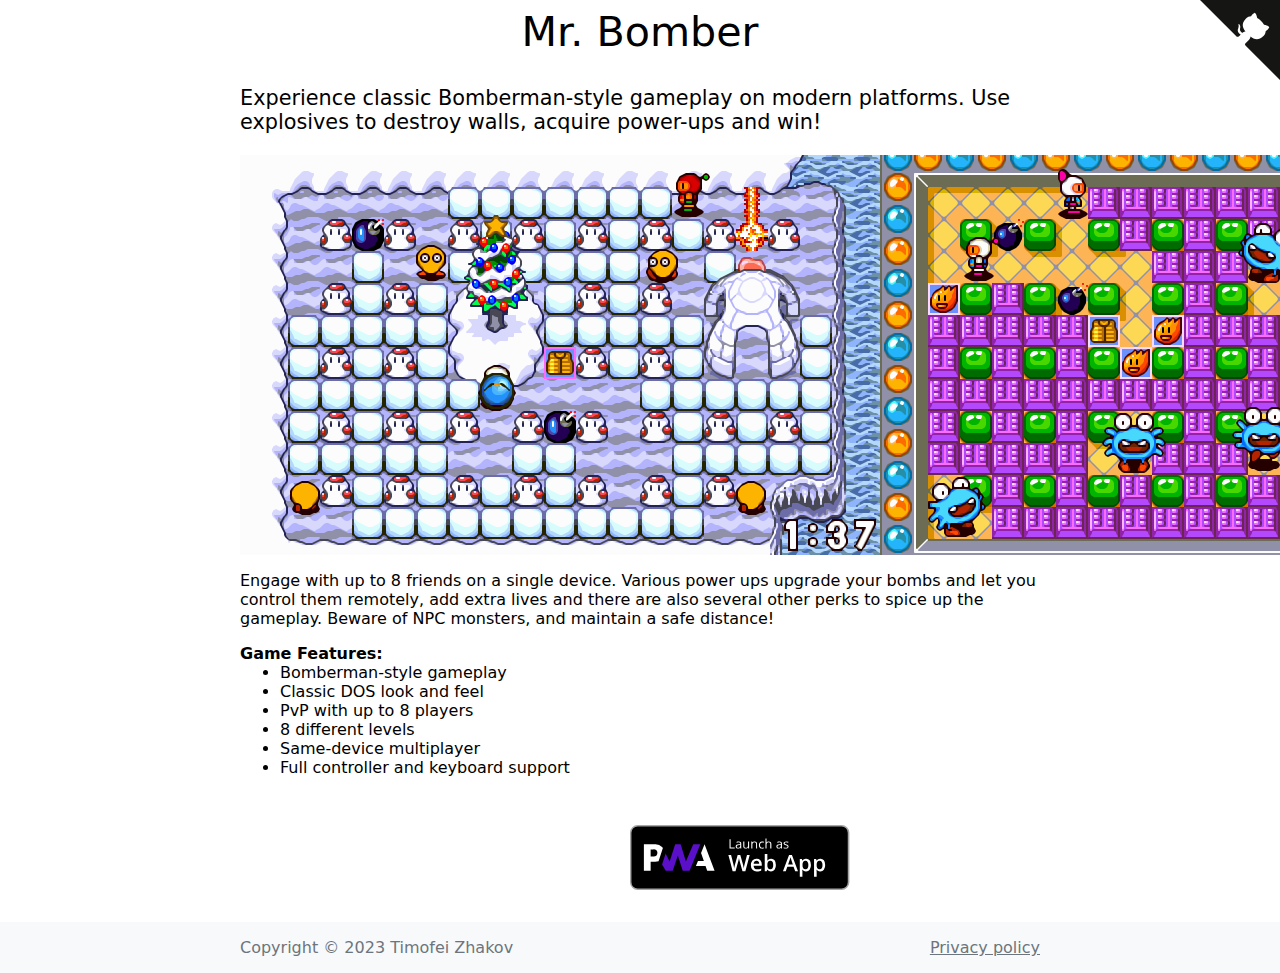
==== www/index.html @ 17fcfea4 "Website: russian support" ====
<!DOCTYPE html>
<html>

<head>
  <meta charset='utf-8'>
  <meta http-equiv='X-UA-Compatible' content='IE=edge'>
  <title>Mr. Bomber</title>
  <meta name='viewport' content='width=device-width, initial-scale=1'>
  <link rel='stylesheet' type='text/css' media='screen' href='index.css'>
</head>

<body>
  <style>
    html[lang] [lang] {
      display: none;
    }

    html[lang="en"] [lang="en"] {
      display: unset;
    }

    html[lang="ru"] [lang="ru"] {
      display: unset;
    }
  </style>
  <script>
    for (var lang of navigator.languages) {
      if (lang.match(/^en.*$/i)) {
        document.documentElement.lang = "en";
        break;
      } else if (lang.match(/^ru.*$/i)) {
        document.documentElement.lang = "ru";
        break;
      }
    }
  </script>

  <a href="https://github.com/rinrab/MrBoom" class="github-corner" aria-label="View source on GitHub">
    <svg width="80" height="80" viewBox="0 0 250 250"
      style="fill:#151513; color:#fff; position: absolute; top: 0; border: 0; right: 0;" aria-hidden="true">
      <path d="M0,0 L115,115 L130,115 L142,142 L250,250 L250,0 Z"></path>
      <path
        d="M128.3,109.0 C113.8,99.7 119.0,89.6 119.0,89.6 C122.0,82.7 120.5,78.6 120.5,78.6 C119.2,72.0 123.4,76.3 123.4,76.3 C127.3,80.9 125.5,87.3 125.5,87.3 C122.9,97.6 130.6,101.9 134.4,103.2"
        fill="currentColor" style="transform-origin: 130px 106px;" class="octo-arm"></path>
      <path
        d="M115.0,115.0 C114.9,115.1 118.7,116.5 119.8,115.4 L133.7,101.6 C136.9,99.2 139.9,98.4 142.2,98.6 C133.8,88.0 127.5,74.4 143.8,58.0 C148.5,53.4 154.0,51.2 159.7,51.0 C160.3,49.4 163.2,43.6 171.4,40.1 C171.4,40.1 176.1,42.5 178.8,56.2 C183.1,58.6 187.2,61.8 190.9,65.4 C194.5,69.0 197.7,73.2 200.1,77.6 C213.8,80.2 216.3,84.9 216.3,84.9 C212.7,93.1 206.9,96.0 205.4,96.6 C205.1,102.4 203.0,107.8 198.3,112.5 C181.9,128.9 168.3,122.5 157.7,114.1 C157.9,116.9 156.7,120.9 152.7,124.9 L141.0,136.5 C139.8,137.7 141.6,141.9 141.8,141.8 Z"
        fill="currentColor" class="octo-body"></path>
    </svg>
  </a>
  <div class="container">
    <h1 style="text-align: center;">Mr. Bomber</h1>
    <p style="font-size: 1.3rem;">
      <span lang="en">
        Experience classic Bomberman-style gameplay on modern platforms. Use explosives to destroy walls, acquire
        power-ups and win!
      </span>
      <span lang="ru">
        Попробуйте классический геймплей в стиле Bomberman на современных платформах. Используйте бомбу, чтобы
        взрывать стены, выбивайте бонусы и побеждайте!
      </span>
    </p>
    <div style="display: flex;">
      <img src="screenshots/640x400/1.png" />
      <div style="width: 10px;"></div>
      <img src="screenshots/640x400/2.png" />
    </div>
    <p>
      <span lang="en">
        Engage with up to 8 friends on a single device. Various power ups upgrade your bombs and let you control them
        remotely, add extra lives and there are also several other perks to spice up the gameplay. Beware of NPC
        monsters, and maintain a safe distance!
      </span>
      <span lang="ru">
        Играйти с 8 друзьями на одном устройстве. Улучшайте ваши бомбы с помощью различных бонусов,
        которые позволяют вам взрывать их удаленно, а также много других привилегий, чтобы оживить 
        игровой процесс. Остерегайтесь NPC монстров, которые могут вас убить!
      </span>
    </p>

    <dt>Game Features:</dt>
    <ul>
      <li>
        <span lang="en">Bomberman-style gameplay</span>
        <span lang="ru">Игра в стиле Bomberman</span>
      </li>
      <li>
        <span lang="en">Classic DOS look and feel</span>
        <span lang="ru">Класическая ретро игра</span>
      </li>
      <li>
        <span lang="en">PvP with up to 8 players</span>
        <span lang="ru">PvP до 8 игроков</span>
      </li>
      <li>
        <span lang="en">8 different levels</span>
        <span lang="ru">8 различных уровней</span>
      </li>
      <li>
        <span lang="en">Same-device multiplayer</span>
        <span lang="ru">Многопользовательская игра на одном устройстве</span>
      </li>
      <li>
        <span lang="en">Full controller and keyboard support</span>
        <span lang="ru">Полная поддержка джойстика и клавиатуры</span>
      </li>
    </ul>
    <!-- Controls:
      - First player: Right Ctrl to drop bomb, right shift to remote control, arrows to move
      - Second player: Left Ctrl to drop bomb, left shift to remote control, W,S,A,D to move
      - Gamepad: 'A' to drop bomb, 'B' to remote control, D-Pad arrows or left stick to move -->
    <div style="margin-top: 2rem" class="launch-container">
      <script type="module" src="https://get.microsoft.com/badge/ms-store-badge.bundled.js"></script>
      <div style="width: 200px">
        <ms-store-badge productid="9P4GKX2DCHTK" window-mode="pop-up" theme="dark" language="en-US"></ms-store-badge>
      </div>
      <a href="play.html" class="launch-as-web">
        <svg class="launch-as-web" xmlns="http://www.w3.org/2000/svg" viewBox="0 0 135 40">
          <defs>
            <style>
              .cls-1 {
                fill: #a6a6a6;
              }

              .cls-2 {
                fill: #fff;
              }

              .cls-3 {
                fill: #5a0fc8;
              }
            </style>
          </defs>
          <path class="cls-1"
            d="M130.2,40H4.73A4.74,4.74,0,0,1,0,35.27V4.73A4.73,4.73,0,0,1,4.73,0H130.2A4.8,4.8,0,0,1,135,4.73V35.27A4.81,4.81,0,0,1,130.2,40Z" />
          <path
            d="M134,35.27a3.83,3.83,0,0,1-3.83,3.83H4.73A3.84,3.84,0,0,1,.89,35.27V4.72A3.84,3.84,0,0,1,4.73.89H130.2A3.83,3.83,0,0,1,134,4.72V35.27Z" />
          <path class="cls-2" d="M40.56,25.26l1.26-3.18h3.63l-1.72-4.82,2.15-5.45,6.17,16.38H47.5l-1-2.93Z" />
          <path class="cls-3"
            d="M36.68,28.19l6.61-16.38H38.91L34.39,22.4,31.18,11.81H27.81L24.36,22.4l-2.43-4.83-2.2,6.78L22,28.19h4.31l3.12-9.49,3,9.49Z" />
          <path class="cls-2"
            d="M12.7,22.57h2.7a7.64,7.64,0,0,0,2.18-.28l.7-2.15,1.95-6a4.74,4.74,0,0,0-.51-.67,5.61,5.61,0,0,0-4.39-1.66H8.55V28.19H12.7Zm3.57-7a2.14,2.14,0,0,1,.59,1.58,2.28,2.28,0,0,1-.52,1.58,2.69,2.69,0,0,1-2.08.65H12.7V15h1.57A2.73,2.73,0,0,1,16.27,15.58Z" />
          <path class="cls-2" d="M61.25,14.45V8.74h.66v5.11h2.52v.6Z" />
          <path class="cls-2"
            d="M67.94,14.45l-.13-.61h0a1.83,1.83,0,0,1-.63.55,2.08,2.08,0,0,1-.8.14,1.44,1.44,0,0,1-1-.33,1.2,1.2,0,0,1-.36-.93c0-.87.69-1.32,2.08-1.36l.72,0v-.27a1.09,1.09,0,0,0-.21-.74.91.91,0,0,0-.7-.24,3,3,0,0,0-1.21.32l-.2-.49a2.55,2.55,0,0,1,.7-.27,2.76,2.76,0,0,1,.75-.1,1.64,1.64,0,0,1,1.14.34,1.45,1.45,0,0,1,.37,1.09v2.92ZM66.47,14a1.33,1.33,0,0,0,1-.34,1.23,1.23,0,0,0,.35-.93v-.38l-.65,0a2.42,2.42,0,0,0-1.12.24.76.76,0,0,0-.34.67.66.66,0,0,0,.21.53A.92.92,0,0,0,66.47,14Z" />
          <path class="cls-2"
            d="M70.36,10.17V13a1.1,1.1,0,0,0,.24.78,1,1,0,0,0,.74.26,1.22,1.22,0,0,0,1-.37,1.88,1.88,0,0,0,.31-1.2V10.17h.65v4.28h-.54l-.09-.57h0a1.23,1.23,0,0,1-.55.48,1.89,1.89,0,0,1-.81.17,1.63,1.63,0,0,1-1.17-.37A1.58,1.58,0,0,1,69.7,13v-2.8Z" />
          <path class="cls-2"
            d="M77.59,14.45V11.68a1.1,1.1,0,0,0-.24-.78,1,1,0,0,0-.74-.26,1.22,1.22,0,0,0-1,.37,1.82,1.82,0,0,0-.31,1.2v2.24h-.65V10.17h.53l.1.59h0a1.25,1.25,0,0,1,.55-.49,1.77,1.77,0,0,1,.8-.18,1.63,1.63,0,0,1,1.17.38,1.56,1.56,0,0,1,.39,1.19v2.79Z" />
          <path class="cls-2"
            d="M81.28,14.53A1.83,1.83,0,0,1,79.84,14a2.35,2.35,0,0,1-.51-1.62,2.44,2.44,0,0,1,.52-1.66,1.88,1.88,0,0,1,1.48-.59,3.17,3.17,0,0,1,.61.07,1.87,1.87,0,0,1,.49.16l-.2.55a3.23,3.23,0,0,0-.47-.15,2.68,2.68,0,0,0-.45-.05c-.87,0-1.31.55-1.31,1.66a2,2,0,0,0,.32,1.21,1.13,1.13,0,0,0,1,.42,2.82,2.82,0,0,0,1.1-.23v.58A2.35,2.35,0,0,1,81.28,14.53Z" />
          <path class="cls-2"
            d="M86.31,14.45V11.68a1.1,1.1,0,0,0-.24-.78,1,1,0,0,0-.74-.26,1.25,1.25,0,0,0-1,.37,1.86,1.86,0,0,0-.31,1.2v2.24h-.65V8.37H84v1.84a4,4,0,0,1,0,.55h0a1.4,1.4,0,0,1,.54-.48,1.79,1.79,0,0,1,.81-.18,1.67,1.67,0,0,1,1.18.37A1.59,1.59,0,0,1,87,11.66v2.79Z" />
          <path class="cls-2"
            d="M93,14.45l-.13-.61h0a1.76,1.76,0,0,1-.64.55,2,2,0,0,1-.79.14,1.42,1.42,0,0,1-1-.33,1.2,1.2,0,0,1-.36-.93c0-.87.69-1.32,2.07-1.36l.73,0v-.27a1,1,0,0,0-.22-.74.87.87,0,0,0-.69-.24,2.91,2.91,0,0,0-1.21.32l-.2-.49a2.61,2.61,0,0,1,.69-.27,2.84,2.84,0,0,1,.76-.1,1.59,1.59,0,0,1,1.13.34,1.41,1.41,0,0,1,.37,1.09v2.92ZM91.54,14a1.33,1.33,0,0,0,.95-.34,1.22,1.22,0,0,0,.34-.93v-.38l-.64,0a2.42,2.42,0,0,0-1.12.24.74.74,0,0,0-.34.67.66.66,0,0,0,.21.53A.9.9,0,0,0,91.54,14Z" />
          <path class="cls-2"
            d="M97.58,13.28a1.09,1.09,0,0,1-.45.93,2.12,2.12,0,0,1-1.25.32,2.68,2.68,0,0,1-1.32-.27v-.6A3,3,0,0,0,95.9,14a1.5,1.5,0,0,0,.78-.17.54.54,0,0,0,.28-.49.55.55,0,0,0-.22-.43,3.44,3.44,0,0,0-.85-.42A4.75,4.75,0,0,1,95,12.1a1.19,1.19,0,0,1-.37-.37,1,1,0,0,1-.13-.51A1,1,0,0,1,95,10.4a1.91,1.91,0,0,1,1.17-.31,3.55,3.55,0,0,1,1.35.28l-.23.53a3,3,0,0,0-1.17-.26,1.27,1.27,0,0,0-.69.14.45.45,0,0,0-.24.4.48.48,0,0,0,.09.29.84.84,0,0,0,.28.23,5.4,5.4,0,0,0,.75.32,2.69,2.69,0,0,1,1,.56A1,1,0,0,1,97.58,13.28Z" />
          <path class="cls-2"
            d="M71,28.45H69.23l-1.7-6c-.07-.26-.16-.63-.27-1.12s-.18-.83-.2-1c0,.3-.12.67-.22,1.14s-.19.81-.26,1l-1.65,5.93H63.15l-1.29-5-1.32-5h1.67l1.43,5.82c.22.94.38,1.76.48,2.48,0-.39.13-.82.23-1.3s.19-.87.27-1.16l1.63-5.84h1.62l1.66,5.86A22.75,22.75,0,0,1,70,26.76a18.14,18.14,0,0,1,.49-2.49L72,18.46h1.66Z" />
          <path class="cls-2"
            d="M78.15,28.59a3.63,3.63,0,0,1-2.75-1,3.88,3.88,0,0,1-1-2.83,4.33,4.33,0,0,1,.92-2.92,3.22,3.22,0,0,1,2.54-1.06,3.11,3.11,0,0,1,2.36.91,3.48,3.48,0,0,1,.87,2.51V25h-5a2.56,2.56,0,0,0,.6,1.7,2.08,2.08,0,0,0,1.58.59,5.51,5.51,0,0,0,1.25-.13,6.05,6.05,0,0,0,1.24-.42v1.31a4.88,4.88,0,0,1-1.19.39A7.09,7.09,0,0,1,78.15,28.59ZM77.86,22a1.6,1.6,0,0,0-1.23.49,2.34,2.34,0,0,0-.55,1.41h3.43a2.12,2.12,0,0,0-.45-1.42A1.54,1.54,0,0,0,77.86,22Z" />
          <path class="cls-2"
            d="M86.78,20.75a2.62,2.62,0,0,1,2.2,1,4.59,4.59,0,0,1,.79,2.88,4.58,4.58,0,0,1-.8,2.89,2.91,2.91,0,0,1-4.45,0h-.1l-.3.89h-1.2V17.82h1.6v2.52c0,.19,0,.47,0,.84s0,.6,0,.7h.06A2.58,2.58,0,0,1,86.78,20.75Zm-.42,1.32a1.65,1.65,0,0,0-1.4.57,3.37,3.37,0,0,0-.44,1.91v.11a3.55,3.55,0,0,0,.44,2,1.64,1.64,0,0,0,1.43.62,1.47,1.47,0,0,0,1.3-.68,3.62,3.62,0,0,0,.44-2C88.13,22.93,87.54,22.07,86.36,22.07Z" />
          <path class="cls-2"
            d="M101.65,28.45l-1-2.77H96.83l-1,2.77H94.13l3.74-10h1.78l3.73,10Zm-1.43-4.18-.94-2.72c-.07-.18-.16-.47-.28-.86s-.2-.68-.25-.86a14,14,0,0,1-.54,1.83l-.9,2.61Z" />
          <path class="cls-2"
            d="M108.37,28.59a2.64,2.64,0,0,1-2.23-1H106c.07.63.1,1,.1,1.16v3.1h-1.61V20.89h1.3c0,.14.11.48.23,1h.08a2.53,2.53,0,0,1,2.26-1.15,2.64,2.64,0,0,1,2.2,1,4.59,4.59,0,0,1,.79,2.88,4.66,4.66,0,0,1-.8,2.89A2.67,2.67,0,0,1,108.37,28.59ZM108,22.07a1.66,1.66,0,0,0-1.4.56,2.92,2.92,0,0,0-.44,1.79v.24a3.55,3.55,0,0,0,.44,2,1.62,1.62,0,0,0,1.43.62,1.44,1.44,0,0,0,1.28-.69,3.52,3.52,0,0,0,.45-1.95,3.41,3.41,0,0,0-.45-1.92A1.48,1.48,0,0,0,108,22.07Z" />
          <path class="cls-2"
            d="M117.09,28.59a2.64,2.64,0,0,1-2.23-1h-.09c.06.63.09,1,.09,1.16v3.1h-1.6V20.89h1.29c0,.14.12.48.23,1h.08a2.54,2.54,0,0,1,2.26-1.15,2.62,2.62,0,0,1,2.2,1,4.59,4.59,0,0,1,.79,2.88,4.66,4.66,0,0,1-.8,2.89A2.67,2.67,0,0,1,117.09,28.59Zm-.39-6.52a1.66,1.66,0,0,0-1.4.56,2.92,2.92,0,0,0-.44,1.79v.24a3.55,3.55,0,0,0,.44,2,1.64,1.64,0,0,0,1.43.62,1.44,1.44,0,0,0,1.28-.69,3.52,3.52,0,0,0,.45-1.95,3.41,3.41,0,0,0-.44-1.92A1.51,1.51,0,0,0,116.7,22.07Z" />
        </svg>
      </a>
    </div>
  </div>
  <footer>
    <div class="footer-container">
      <p>Copyright &copy; 2023 Timofei Zhakov</p>
      <div class="col"></div>
      <p><a href="privacy-policy">Privacy policy</a></p>
    </div>
  </footer>
</body>

</html>
---- www/index.css ----
.container {
    display: flex;
    flex-direction: column;
    flex-grow: 1;
    margin-left: auto;
    margin-right: auto;
    max-width: var(--width);
}

:root {
    --width: 800px;
}

.col {
    flex: 1;
}

.col-2 {
    flex: 2;
}

body {
    font-family: system-ui, -apple-system, "Segoe UI", Roboto, "Helvetica Neue",
        "Noto Sans", "Liberation Sans", Arial, sans-serif, "Apple Color Emoji",
        "Segoe UI Emoji", "Segoe UI Symbol", "Noto Color Emoji";
    display: flex;
    flex-direction: column;
    min-height: calc(100vh - 16px);
}

*,
::after,
::before {
    box-sizing: border-box;
}

.github-corner:hover .octo-arm {
    animation: octocat-wave 560ms ease-in-out
}

@keyframes octocat-wave {

    0%,
    100% {
        transform: rotate(0)
    }

    20%,
    60% {
        transform: rotate(-25deg)
    }

    40%,
    80% {
        transform: rotate(10deg)
    }
}

@media (max-width:500px) {
    .github-corner:hover .octo-arm {
        animation: none
    }

    .github-corner .octo-arm {
        animation: octocat-wave 560ms ease-in-out
    }
}

h1,
h2,
h3,
h4,
h5,
h6 {
    margin-top: 0;
    margin-bottom: .5rem;
    font-weight: 500;
    line-height: 1.2;
}

h1 {
    font-size: calc(1.375rem + 1.5vw);
}

dl,
ol,
ul {
    margin-top: 0;
    margin-bottom: 1rem;
}

dt {
    font-weight: 700;
}

ms-store-badge::part(img),
.launch-as-web,
.launch-as-web-img {
    height: 65px;
}

.launch-container {
    display: flex;
    margin-left: auto;
    margin-right: auto;
}

footer {
    padding: 0 2rem;
    background: #f8f9fa;
    margin: -8px;
    margin-top: 2rem;
    text-align: center;
}

footer * {
    color: #6c757d;
}

.footer-container {
    max-width: var(--width);
    display: flex;
    margin-left: auto;
    margin-right: auto;
}
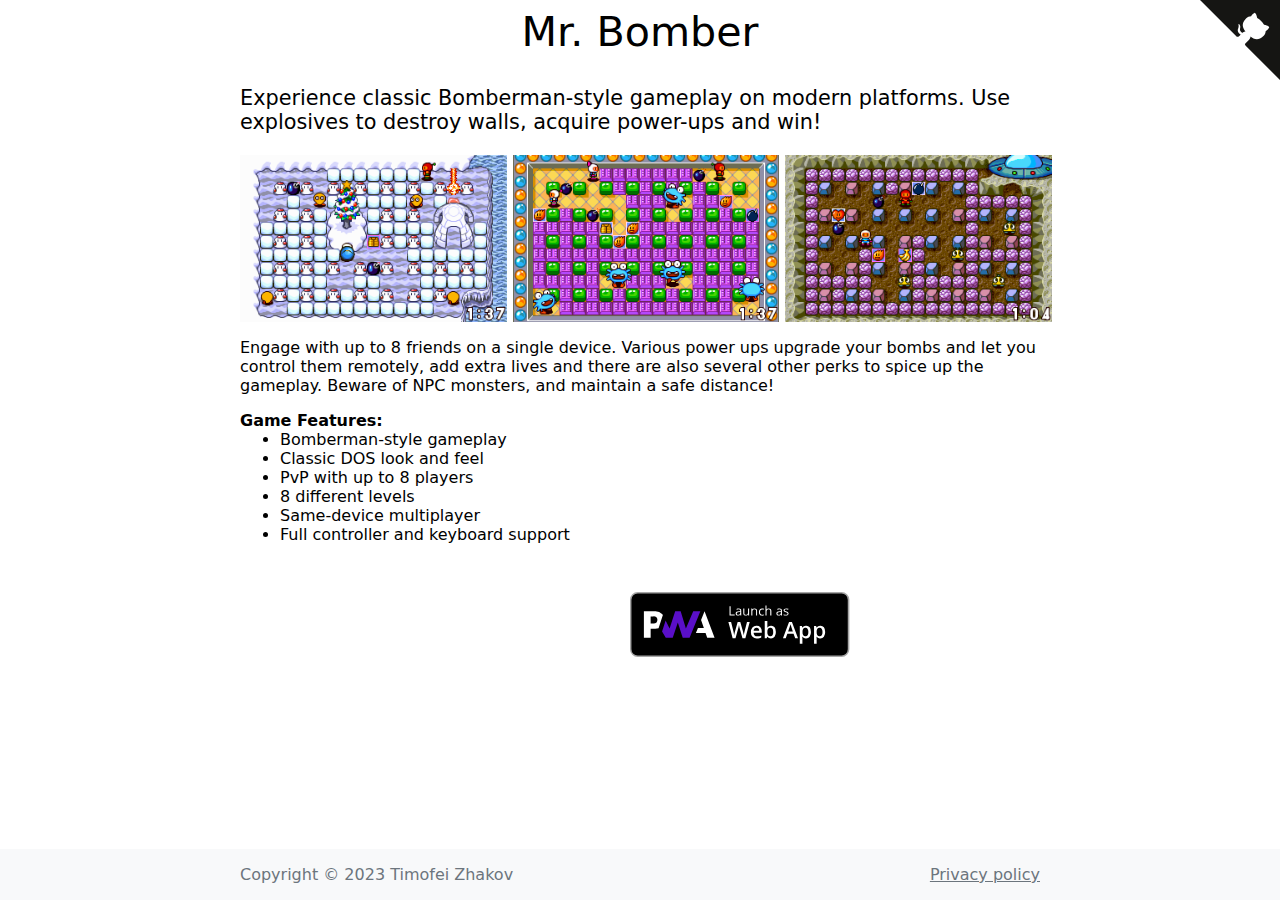
==== commit 69c75b52: "Add screenshot offet using margin right" ====
--- a/www/index.html
+++ b/www/index.html
@@ -1,5 +1,5 @@
 <!DOCTYPE html>
-<html>
+<html lang="en">
 
 <head>
   <meta charset='utf-8'>
@@ -19,20 +19,26 @@
       display: unset;
     }
 
+    html[lang="fr"] [lang="fr"] {
+      display: unset;
+    }
+
     html[lang="ru"] [lang="ru"] {
       display: unset;
     }
   </style>
   <script>
-    for (var lang of navigator.languages) {
-      if (lang.match(/^en.*$/i)) {
-        document.documentElement.lang = "en";
-        break;
-      } else if (lang.match(/^ru.*$/i)) {
-        document.documentElement.lang = "ru";
-        break;
+    (function() {
+      var langs = ["en", "fr", "ru"];
+      for (var lang of navigator.languages) {
+        for (var l of langs) {
+          if (lang.match(l)) {
+            document.documentElement.lang = l;
+            return;
+          }
+        }
       }
-    }
+    }());
   </script>
 
   <a href="https://github.com/rinrab/MrBoom" class="github-corner" aria-label="View source on GitHub">
@@ -54,6 +60,10 @@
         Experience classic Bomberman-style gameplay on modern platforms. Use explosives to destroy walls, acquire
         power-ups and win!
       </span>
+      <span lang="fr">
+        Découvrez un gameplay classique de style Bomberman sur des plateformes modernes. Utilisez la bombe pour
+        faire exploser les murs, assommez les bonus et gagnez !
+      </span>
       <span lang="ru">
         Попробуйте классический геймплей в стиле Bomberman на современных платформах. Используйте бомбу, чтобы
         взрывать стены, выбивайте бонусы и побеждайте!
@@ -61,8 +71,8 @@
     </p>
     <div style="display: flex;">
       <img src="screenshots/640x400/1.png" />
-      <div style="width: 10px;"></div>
       <img src="screenshots/640x400/2.png" />
+      <img src="screenshots/640x400/3.png" />
     </div>
     <p>
       <span lang="en">
@@ -70,37 +80,52 @@
         remotely, add extra lives and there are also several other perks to spice up the gameplay. Beware of NPC
         monsters, and maintain a safe distance!
       </span>
+      <span lang="fr">
+        Jouez avec 8 amis sur un même appareil. Améliorez vos bombes grâce à divers bonus qui vous permettent
+        de les faire exploser à distance, ainsi que de nombreux autres privilèges pour pimenter le jeu.
+        Méfiez-vous des monstres non-joueurs qui peuvent vous tuer !
+      </span>
       <span lang="ru">
         Играйти с 8 друзьями на одном устройстве. Улучшайте ваши бомбы с помощью различных бонусов,
-        которые позволяют вам взрывать их удаленно, а также много других привилегий, чтобы оживить 
+        которые позволяют вам взрывать их удаленно, а также много других привилегий, чтобы оживить
         игровой процесс. Остерегайтесь NPC монстров, которые могут вас убить!
       </span>
     </p>
 
-    <dt>Game Features:</dt>
+    <dt>
+      <span lang="en">Game Features:</span>
+      <span lang="fr">Fonctionnalités du jeu:</span>
+      <span lang="ru">Особенности игры</span>
+    </dt>
     <ul>
       <li>
         <span lang="en">Bomberman-style gameplay</span>
+        <span lang="fr">Jeu de style Bomberman</span>
         <span lang="ru">Игра в стиле Bomberman</span>
       </li>
       <li>
         <span lang="en">Classic DOS look and feel</span>
+        <span lang="fr">Apparence et convivialité DOS classiques</span>
         <span lang="ru">Класическая ретро игра</span>
       </li>
       <li>
         <span lang="en">PvP with up to 8 players</span>
+        <span lang="fr">PvP jusqu'à 8 joueurs</span>
         <span lang="ru">PvP до 8 игроков</span>
       </li>
       <li>
         <span lang="en">8 different levels</span>
+        <span lang="fr">8 niveaux différents</span>
         <span lang="ru">8 различных уровней</span>
       </li>
       <li>
         <span lang="en">Same-device multiplayer</span>
+        <span lang="fr">Jeu multijoueur sur un seul appareil</span>
         <span lang="ru">Многопользовательская игра на одном устройстве</span>
       </li>
       <li>
         <span lang="en">Full controller and keyboard support</span>
+        <span lang="fr">Prise en charge complète du joystick et du clavier</span>
         <span lang="ru">Полная поддержка джойстика и клавиатуры</span>
       </li>
     </ul>
--- a/www/index.css
+++ b/www/index.css
@@ -82,6 +82,11 @@
     font-size: calc(1.375rem + 1.5vw);
 }
 
+img {
+    width: calc(100% / 3);
+    margin-right: 6px;
+}
+
 dl,
 ol,
 ul {
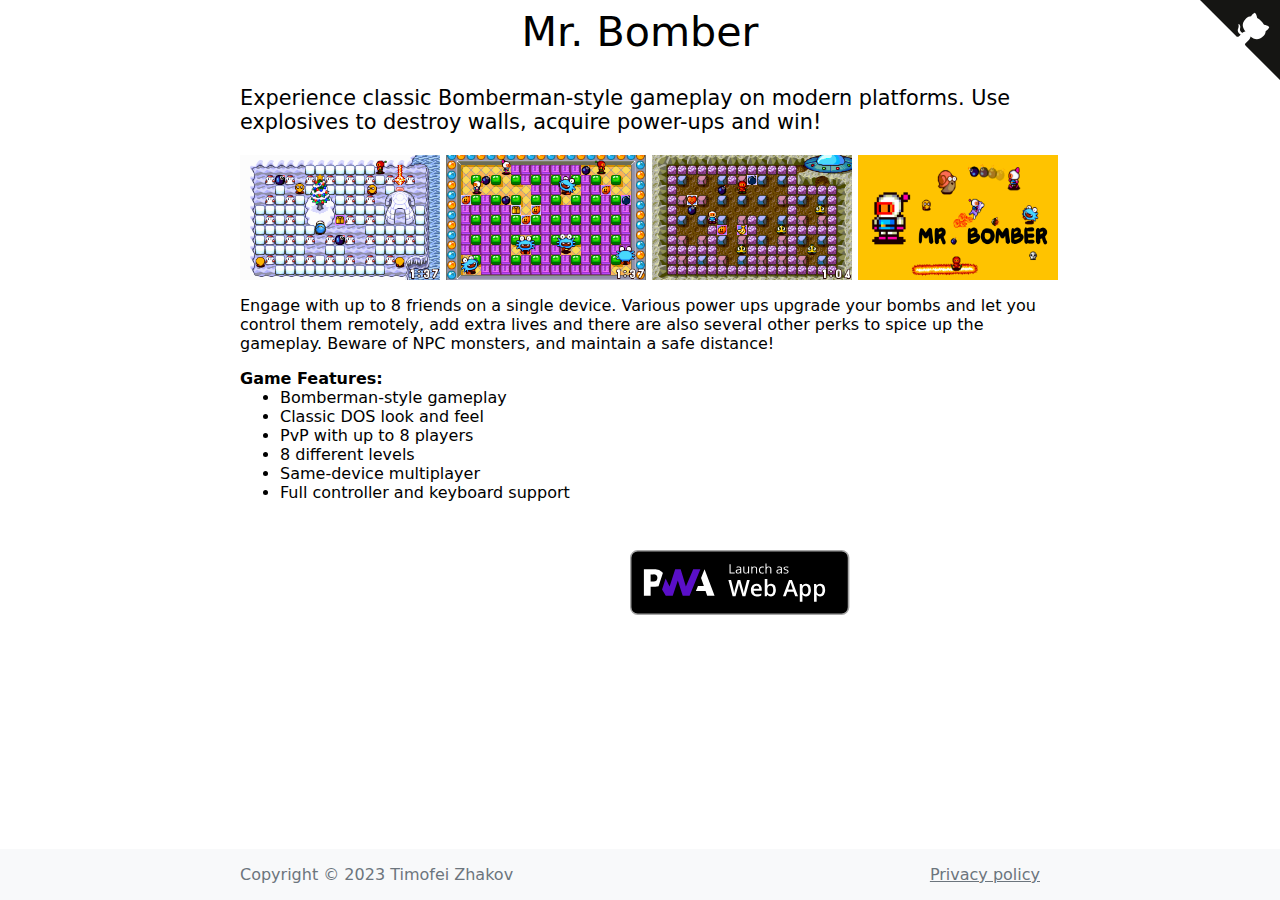
==== commit b6cfaa13: "Add trailer on site" ====
--- a/www/index.html
+++ b/www/index.html
@@ -28,7 +28,7 @@
     }
   </style>
   <script>
-    (function() {
+    (function () {
       var langs = ["en", "fr", "ru"];
       for (var lang of navigator.languages) {
         for (var l of langs) {
@@ -70,9 +70,10 @@
       </span>
     </p>
     <div style="display: flex;">
-      <img src="screenshots/640x400/1.png" />
-      <img src="screenshots/640x400/2.png" />
-      <img src="screenshots/640x400/3.png" />
+      <img class="zoomable" src="screenshots/640x400/1.png" />
+      <img class="zoomable" src="screenshots/640x400/2.png" />
+      <img class="zoomable" src="screenshots/640x400/3.png" />
+      <img class="zoomable" video="https://www.youtube.com/embed/DK-doXo1V2E" src="screenshots/watch-trailer.jpg" title="Watch Trailer" />
     </div>
     <p>
       <span lang="en">
@@ -202,6 +203,66 @@
       <p><a href="privacy-policy">Privacy policy</a></p>
     </div>
   </footer>
+
+  <div class="fade"></div>
+  <div class="modal">
+    <div id="modal-content" style="margin: auto"></div>
+    <button id="close" title="Close"></button>
+  </div>
+
+  <script>
+    var images = document.querySelectorAll(".zoomable");
+    var fade = document.querySelector(".fade");
+    var modal = document.querySelector(".modal");
+    var modalContent = document.querySelector("#modal-content");
+
+    for (var img of images) {
+      img.addEventListener("click", (e) => {
+        fade.classList.add("show");
+        fade.style.opacity = "50%";
+
+        setTimeout(() => {
+          modal.classList.add("show");
+          modal.style.opacity = "100%";
+        }, 100);
+
+        modalContent.innerHTML = "";
+
+        if (e.target.getAttribute("video")) {
+          modalContent.innerHTML =
+            `<iframe width="1263" height="506" src="${e.target.getAttribute("video")}" frameborder="0" allowfullscreen
+             allow="autoplay; clipboard-write; encrypted-media; picture-in-picture; web-share" ></iframe>`;
+        } else {
+          var newImg = document.createElement("img");
+          newImg.src = e.target.src;
+          modalContent.appendChild(newImg);
+        }
+      });
+    }
+
+    modal.addEventListener("click", (e) => {
+      if (e.target.classList.contains("modal")) {
+        modalClose();
+      }
+    });
+
+    document.getElementById("close").addEventListener("click", modalClose);
+
+    function modalClose() {
+      fade.style.opacity = "0";
+      modal.style.opacity = "0";
+      setTimeout(() => {
+        fade.classList.remove("show");
+        modal.classList.remove("show");
+      }, 100);
+    }
+
+    addEventListener("keydown", (e) => {
+      if (e.code == "Escape") {
+        modalClose();
+      }
+    });
+  </script>
 </body>
 
 </html>--- a/www/index.css
+++ b/www/index.css
@@ -83,8 +83,9 @@
 }
 
 img {
-    width: calc(100% / 3);
+    width: calc(100% / 4);
     margin-right: 6px;
+    cursor: zoom-in;
 }
 
 dl,
@@ -127,4 +128,54 @@
     display: flex;
     margin-left: auto;
     margin-right: auto;
+}
+
+.fade {
+    position: fixed;
+    left: 0;
+    top: 0;
+    background: black;
+    opacity: 0;
+    visibility: hidden;
+    width: 100vw;
+    height: 100vh;
+    transition: opacity linear 0.1s;
+}
+
+.fade.show {
+    visibility: visible;
+}
+
+.modal {
+    position: fixed;
+    left: 0;
+    top: 0;
+    opacity: 0;
+    visibility: hidden;
+    height: 100vh;
+    width: 100vw;
+    display: flex;
+}
+
+.modal.show {
+    visibility: visible;
+}
+
+.modal img, .modal iframe {
+    margin: auto;
+    width: calc(min((100vw - 50px) / 320, (100vh - 50px) / 200) * 320);
+    cursor: unset;
+}
+
+#close {
+    position: fixed;
+    top: 4px;
+    right: 4px;
+    width: 2rem;
+    height: 2rem;
+    border-radius: 50%;
+    border: none;
+    color: black;
+    cursor: pointer;
+    background: white url("data:image/svg+xml,%3csvg xmlns='http://www.w3.org/2000/svg' viewBox='0 0 16 16' fill='%23000'%3e%3cpath d='M.293.293a1 1 0 0 1 1.414 0L8 6.586 14.293.293a1 1 0 1 1 1.414 1.414L9.414 8l6.293 6.293a1 1 0 0 1-1.414 1.414L8 9.414l-6.293 6.293a1 1 0 0 1-1.414-1.414L6.586 8 .293 1.707a1 1 0 0 1 0-1.414z'/%3e%3c/svg%3e") center/1em auto no-repeat;
 }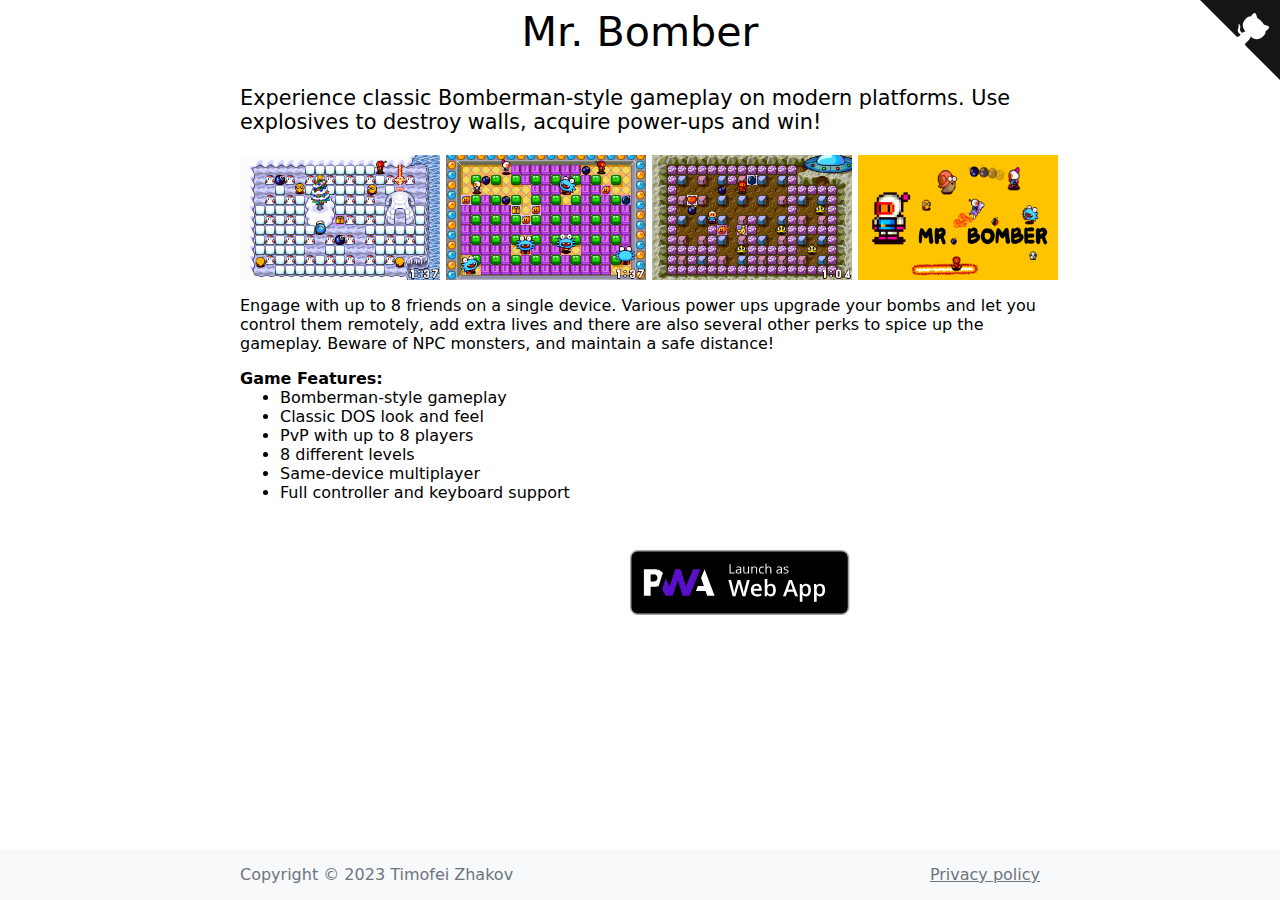
==== commit b6bbfa17: "Add ?1 after style for load latest css" ====
--- a/www/index.html
+++ b/www/index.html
@@ -6,7 +6,7 @@
   <meta http-equiv='X-UA-Compatible' content='IE=edge'>
   <title>Mr. Bomber</title>
   <meta name='viewport' content='width=device-width, initial-scale=1'>
-  <link rel='stylesheet' type='text/css' media='screen' href='index.css'>
+  <link rel='stylesheet' type='text/css' media='screen' href='index.css?1'>
 </head>
 
 <body>
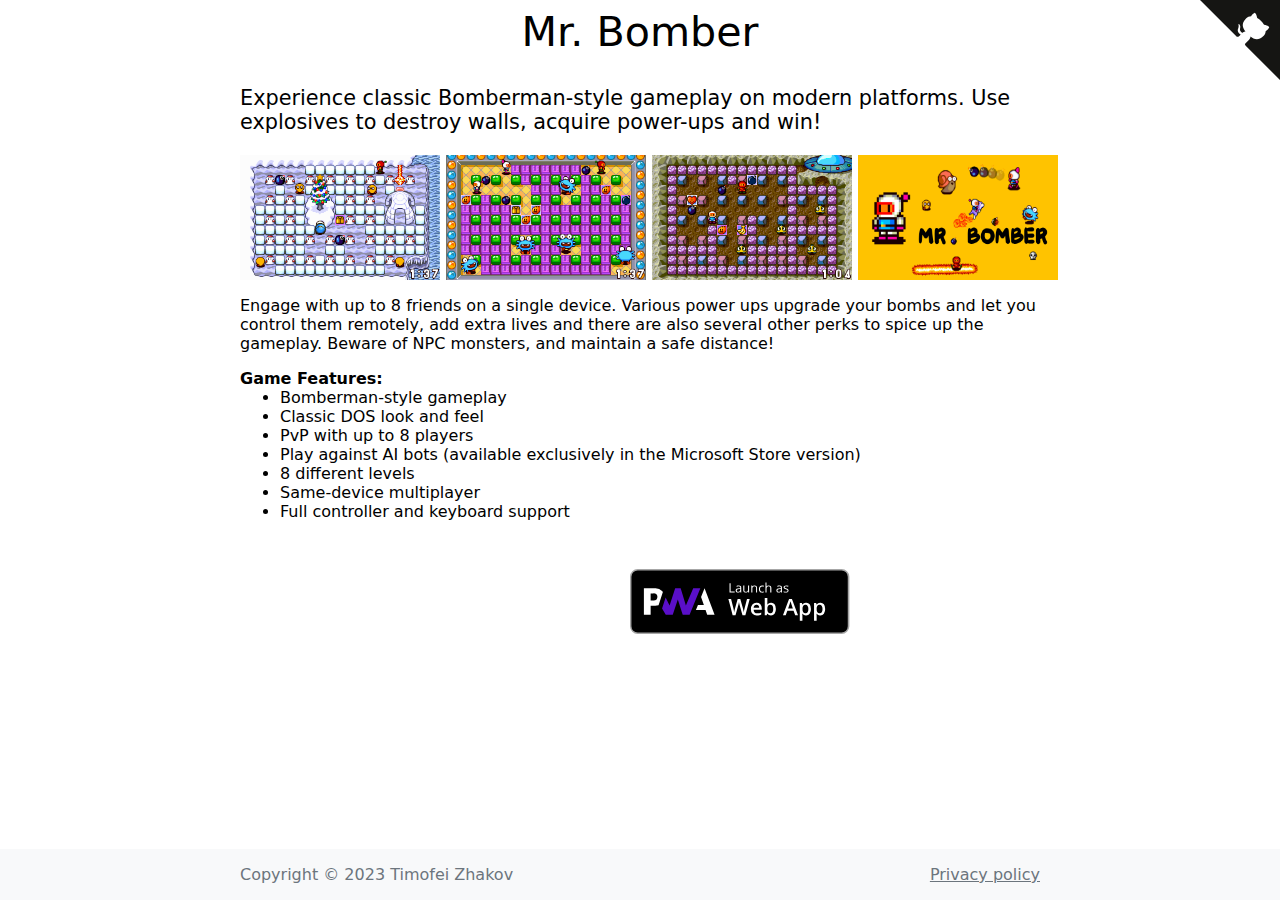
==== commit d7418da6: "Update features on the website." ====
--- a/www/index.html
+++ b/www/index.html
@@ -115,6 +115,11 @@
         <span lang="ru">PvP до 8 игроков</span>
       </li>
       <li>
+        <span lang="en">Play against AI bots (available exclusively in the Microsoft Store version)</span>
+        <span lang="fr">Jouez contre des bots IA (disponible exclusivement dans la version Microsoft Store)</span>
+        <span lang="ru">Игра против AI ботов (доступно только в версии для Microsoft Store)</span>
+      </li>
+      <li>
         <span lang="en">8 different levels</span>
         <span lang="fr">8 niveaux différents</span>
         <span lang="ru">8 различных уровней</span>
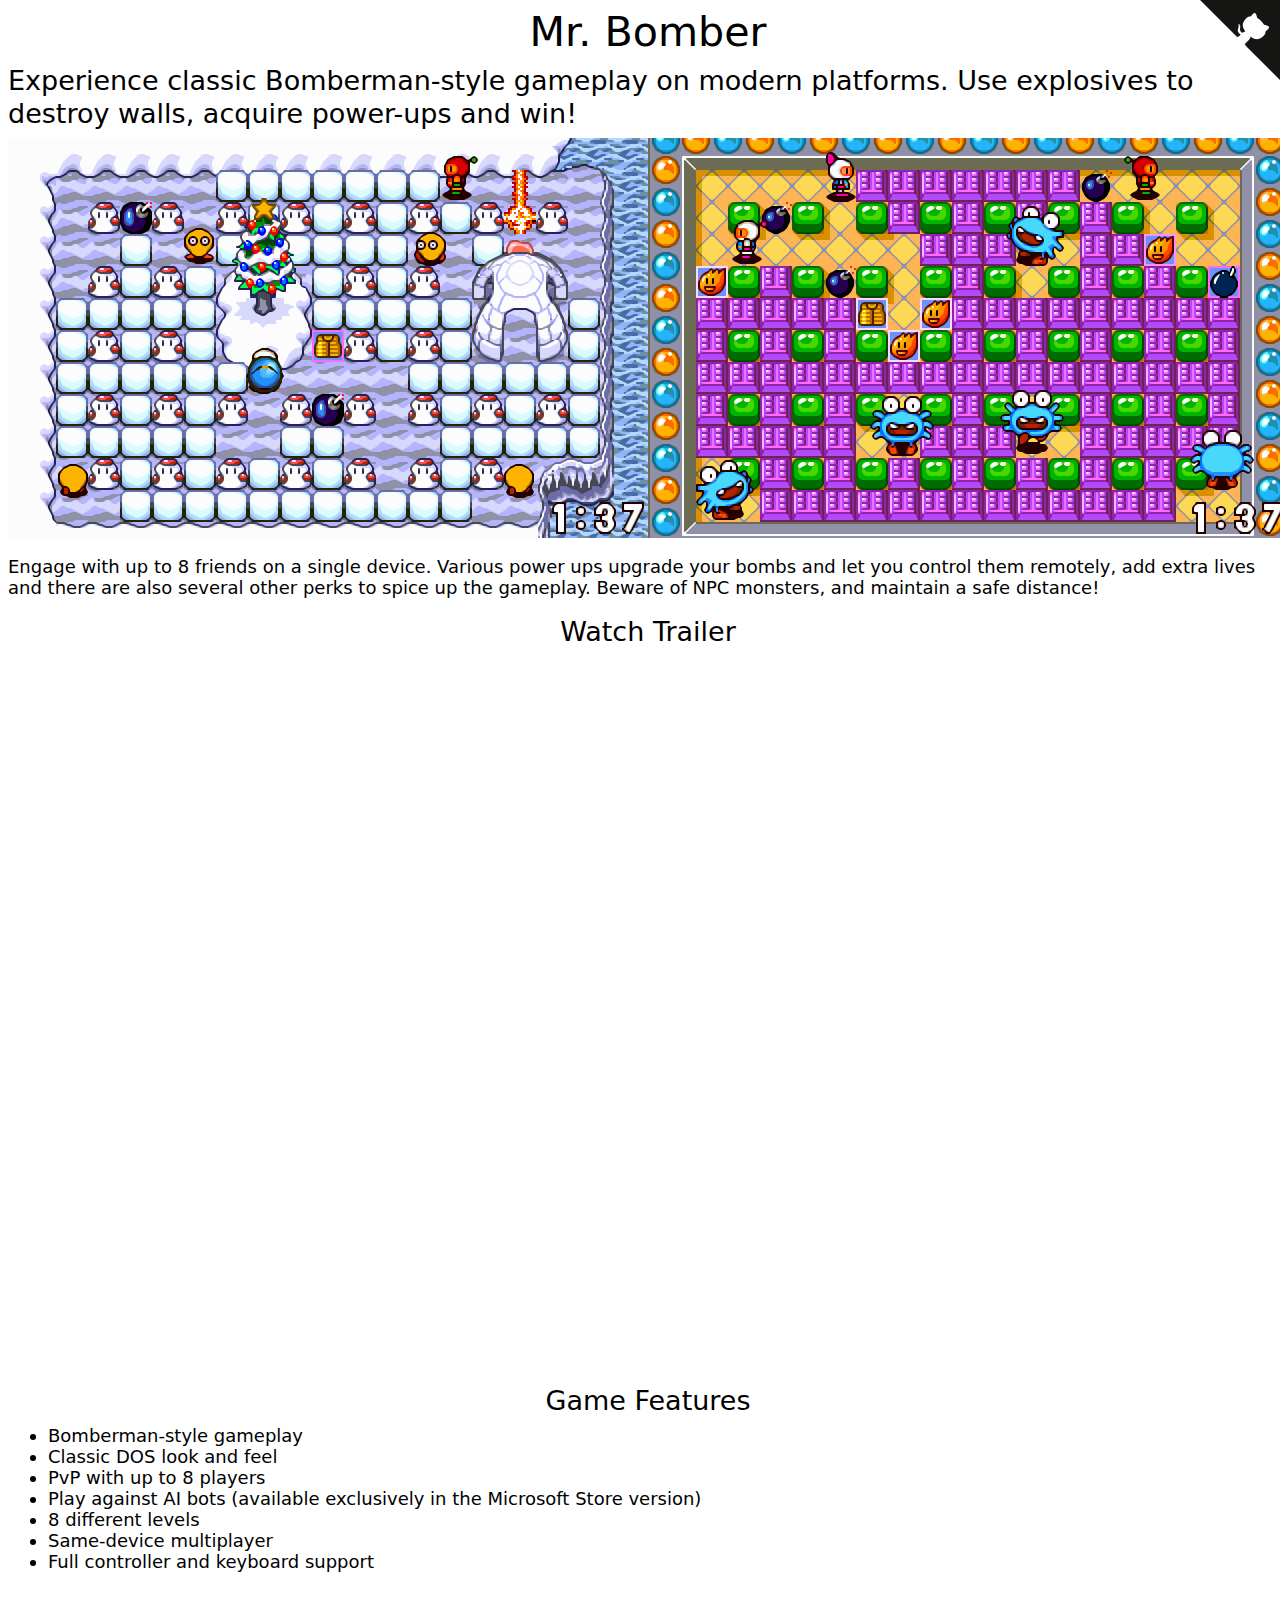
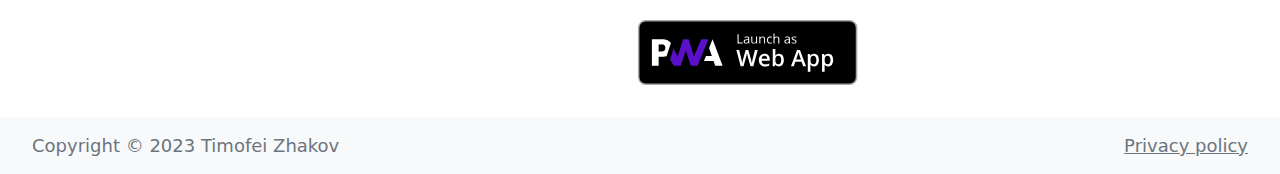
==== commit 6e22bead: "Upgrade website" ====
--- a/www/index.html
+++ b/www/index.html
@@ -54,8 +54,8 @@
     </svg>
   </a>
   <div class="container">
-    <h1 style="text-align: center;">Mr. Bomber</h1>
-    <p style="font-size: 1.3rem;">
+    <h1 class="center">Mr. Bomber</h1>
+    <h2>
       <span lang="en">
         Experience classic Bomberman-style gameplay on modern platforms. Use explosives to destroy walls, acquire
         power-ups and win!
@@ -68,12 +68,10 @@
         Попробуйте классический геймплей в стиле Bomberman на современных платформах. Используйте бомбу, чтобы
         взрывать стены, выбивайте бонусы и побеждайте!
       </span>
-    </p>
+    </h2>
     <div style="display: flex;">
-      <img class="zoomable" src="screenshots/640x400/1.png" />
-      <img class="zoomable" src="screenshots/640x400/2.png" />
-      <img class="zoomable" src="screenshots/640x400/3.png" />
-      <img class="zoomable" video="https://www.youtube.com/embed/DK-doXo1V2E" src="screenshots/watch-trailer.jpg" title="Watch Trailer" />
+      <img src="screenshots/640x400/1.png" />
+      <img src="screenshots/640x400/2.png" />
     </div>
     <p>
       <span lang="en">
@@ -87,17 +85,22 @@
         Méfiez-vous des monstres non-joueurs qui peuvent vous tuer !
       </span>
       <span lang="ru">
-        Играйти с 8 друзьями на одном устройстве. Улучшайте ваши бомбы с помощью различных бонусов,
+        Играйте с 8 друзьями на одном устройстве. Улучшайте ваши бомбы с помощью различных бонусов,
         которые позволяют вам взрывать их удаленно, а также много других привилегий, чтобы оживить
         игровой процесс. Остерегайтесь NPC монстров, которые могут вас убить!
       </span>
     </p>
 
-    <dt>
-      <span lang="en">Game Features:</span>
-      <span lang="fr">Fonctionnalités du jeu:</span>
+    <h2 class="center">Watch Trailer</h2>
+    <iframe width="1280" height="720" src="https://www.youtube.com/embed/EbQTL92C6rs"
+      allow="accelerometer; autoplay; clipboard-write; encrypted-media; gyroscope; picture-in-picture; web-share"
+      title="Mr. Bomber Trailer" frameborder="0" allowfullscreen></iframe>
+
+    <h2 class="center" style="margin-top: .5rem;">
+      <span lang="en">Game Features</span>
+      <span lang="fr">Fonctionnalités du jeu</span>
       <span lang="ru">Особенности игры</span>
-    </dt>
+    </h2>
     <ul>
       <li>
         <span lang="en">Bomberman-style gameplay</span>
@@ -117,7 +120,7 @@
       <li>
         <span lang="en">Play against AI bots (available exclusively in the Microsoft Store version)</span>
         <span lang="fr">Jouez contre des bots IA (disponible exclusivement dans la version Microsoft Store)</span>
-        <span lang="ru">Игра против AI ботов (доступно только в версии для Microsoft Store)</span>
+        <span lang="ru">Игра против ИИ ботов (доступно только в версии для Microsoft Store)</span>
       </li>
       <li>
         <span lang="en">8 different levels</span>
@@ -208,66 +211,6 @@
       <p><a href="privacy-policy">Privacy policy</a></p>
     </div>
   </footer>
-
-  <div class="fade"></div>
-  <div class="modal">
-    <div id="modal-content" style="margin: auto"></div>
-    <button id="close" title="Close"></button>
-  </div>
-
-  <script>
-    var images = document.querySelectorAll(".zoomable");
-    var fade = document.querySelector(".fade");
-    var modal = document.querySelector(".modal");
-    var modalContent = document.querySelector("#modal-content");
-
-    for (var img of images) {
-      img.addEventListener("click", (e) => {
-        fade.classList.add("show");
-        fade.style.opacity = "50%";
-
-        setTimeout(() => {
-          modal.classList.add("show");
-          modal.style.opacity = "100%";
-        }, 100);
-
-        modalContent.innerHTML = "";
-
-        if (e.target.getAttribute("video")) {
-          modalContent.innerHTML =
-            `<iframe width="1263" height="506" src="${e.target.getAttribute("video")}" frameborder="0" allowfullscreen
-             allow="autoplay; clipboard-write; encrypted-media; picture-in-picture; web-share" ></iframe>`;
-        } else {
-          var newImg = document.createElement("img");
-          newImg.src = e.target.src;
-          modalContent.appendChild(newImg);
-        }
-      });
-    }
-
-    modal.addEventListener("click", (e) => {
-      if (e.target.classList.contains("modal")) {
-        modalClose();
-      }
-    });
-
-    document.getElementById("close").addEventListener("click", modalClose);
-
-    function modalClose() {
-      fade.style.opacity = "0";
-      modal.style.opacity = "0";
-      setTimeout(() => {
-        fade.classList.remove("show");
-        modal.classList.remove("show");
-      }, 100);
-    }
-
-    addEventListener("keydown", (e) => {
-      if (e.code == "Escape") {
-        modalClose();
-      }
-    });
-  </script>
 </body>
 
 </html>--- a/www/index.css
+++ b/www/index.css
@@ -8,7 +8,11 @@
 }
 
 :root {
-    --width: 800px;
+    --width: 1280px;
+}
+
+.center {
+    text-align: center;
 }
 
 .col {
@@ -26,6 +30,7 @@
     display: flex;
     flex-direction: column;
     min-height: calc(100vh - 16px);
+    font-size: 18px;
 }
 
 *,
@@ -39,7 +44,6 @@
 }
 
 @keyframes octocat-wave {
-
     0%,
     100% {
         transform: rotate(0)
@@ -74,18 +78,12 @@
 h6 {
     margin-top: 0;
     margin-bottom: .5rem;
-    font-weight: 500;
+    font-weight: normal;
     line-height: 1.2;
 }
 
 h1 {
     font-size: calc(1.375rem + 1.5vw);
-}
-
-img {
-    width: calc(100% / 4);
-    margin-right: 6px;
-    cursor: zoom-in;
 }
 
 dl,
@@ -129,53 +127,3 @@
     margin-left: auto;
     margin-right: auto;
 }
-
-.fade {
-    position: fixed;
-    left: 0;
-    top: 0;
-    background: black;
-    opacity: 0;
-    visibility: hidden;
-    width: 100vw;
-    height: 100vh;
-    transition: opacity linear 0.1s;
-}
-
-.fade.show {
-    visibility: visible;
-}
-
-.modal {
-    position: fixed;
-    left: 0;
-    top: 0;
-    opacity: 0;
-    visibility: hidden;
-    height: 100vh;
-    width: 100vw;
-    display: flex;
-}
-
-.modal.show {
-    visibility: visible;
-}
-
-.modal img, .modal iframe {
-    margin: auto;
-    width: calc(min((100vw - 50px) / 320, (100vh - 50px) / 200) * 320);
-    cursor: unset;
-}
-
-#close {
-    position: fixed;
-    top: 4px;
-    right: 4px;
-    width: 2rem;
-    height: 2rem;
-    border-radius: 50%;
-    border: none;
-    color: black;
-    cursor: pointer;
-    background: white url("data:image/svg+xml,%3csvg xmlns='http://www.w3.org/2000/svg' viewBox='0 0 16 16' fill='%23000'%3e%3cpath d='M.293.293a1 1 0 0 1 1.414 0L8 6.586 14.293.293a1 1 0 1 1 1.414 1.414L9.414 8l6.293 6.293a1 1 0 0 1-1.414 1.414L8 9.414l-6.293 6.293a1 1 0 0 1-1.414-1.414L6.586 8 .293 1.707a1 1 0 0 1 0-1.414z'/%3e%3c/svg%3e") center/1em auto no-repeat;
-}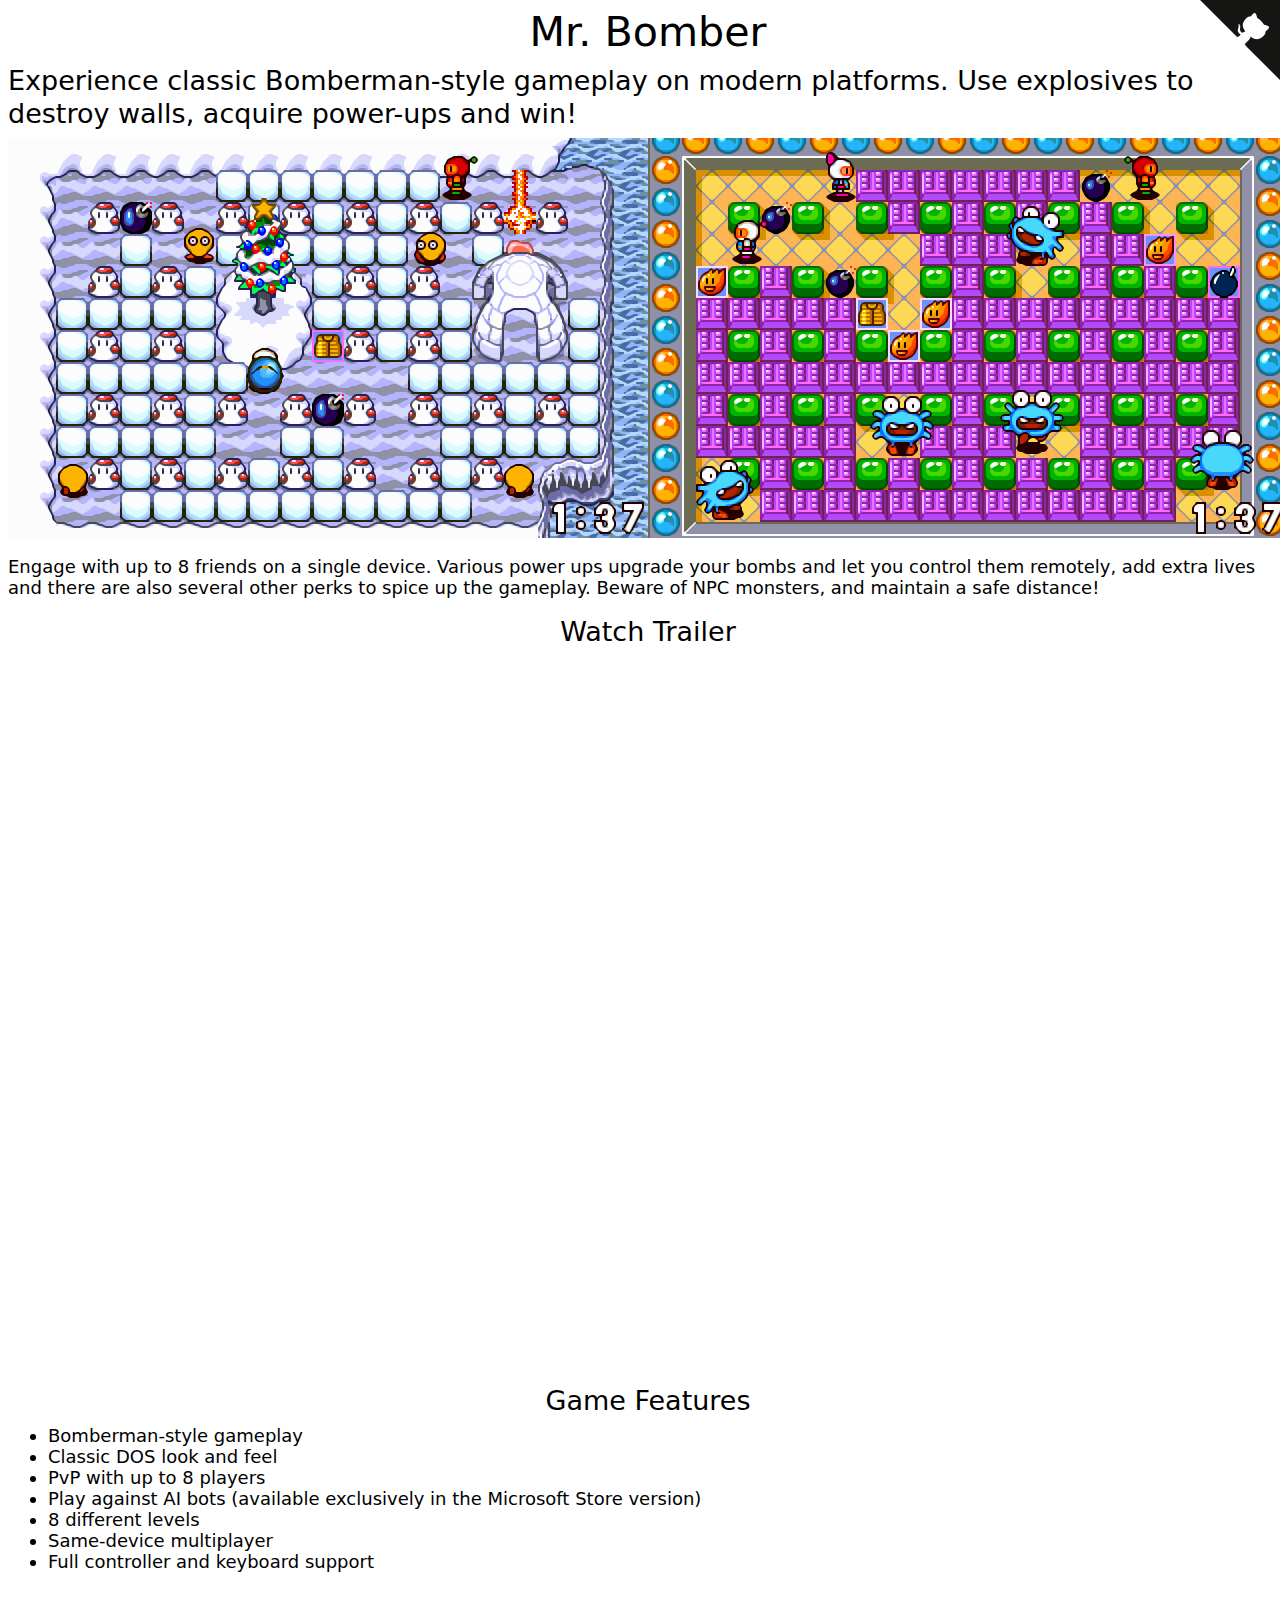
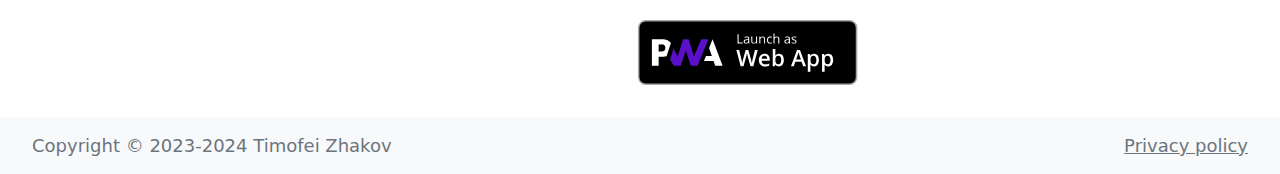
==== commit d9bd9836: "Update copyright year to '2023-2024' at the website." ====
--- a/www/index.html
+++ b/www/index.html
@@ -6,6 +6,7 @@
   <meta http-equiv='X-UA-Compatible' content='IE=edge'>
   <title>Mr. Bomber</title>
   <meta name='viewport' content='width=device-width, initial-scale=1'>
+  <meta name="google-site-verification" content="jWKOwPc3UHOMTWDnDj3YbshaAG33uO-d8m9gs9HFvVU" />
   <link rel='stylesheet' type='text/css' media='screen' href='index.css?1'>
 </head>
 
@@ -206,11 +207,11 @@
   </div>
   <footer>
     <div class="footer-container">
-      <p>Copyright &copy; 2023 Timofei Zhakov</p>
+      <p>Copyright &copy; 2023-2024 Timofei Zhakov</p>
       <div class="col"></div>
       <p><a href="privacy-policy">Privacy policy</a></p>
     </div>
   </footer>
 </body>
 
-</html>+</html>
